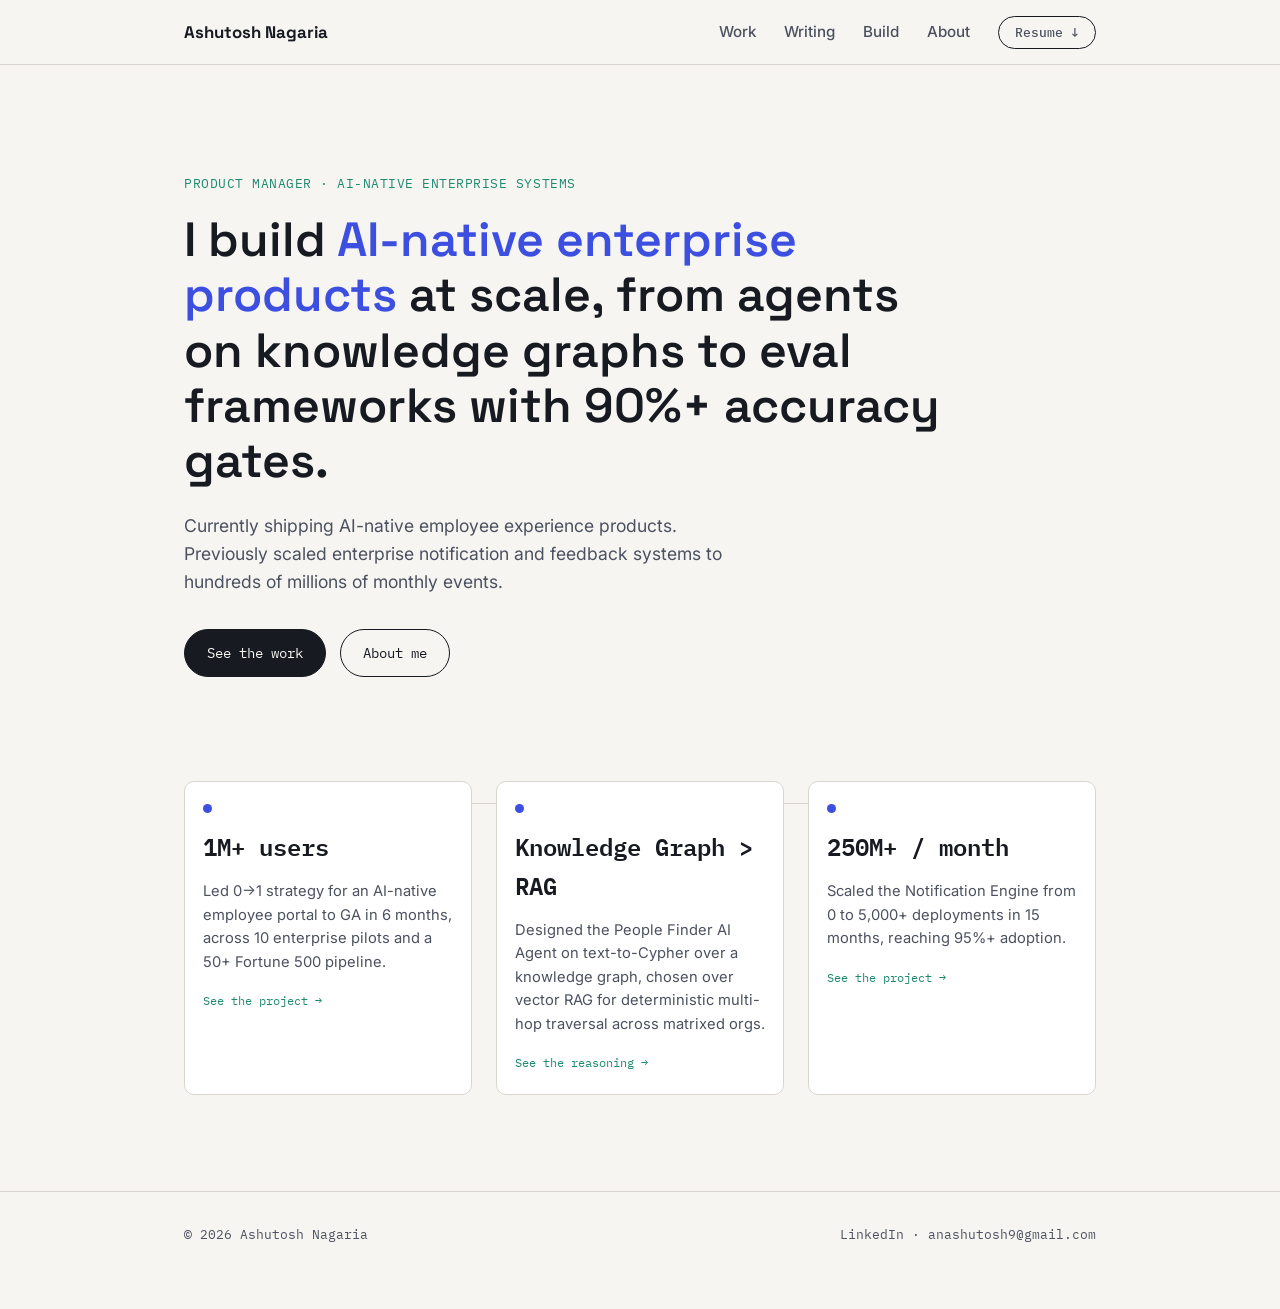
==== index.html @ 64cca3d2 "Add files via upload" ====
<!DOCTYPE html>
<html lang="en">
<head>
<meta charset="UTF-8">
<meta name="viewport" content="width=device-width, initial-scale=1.0">
<title>Ashutosh Nagaria — AI-Native Product Manager</title>
<meta name="description" content="Ashutosh Nagaria builds AI-native enterprise products at scale. Employee Slate, People Finder AI Agent, Notification Engine.">
<link rel="preconnect" href="https://fonts.googleapis.com">
<link href="https://fonts.googleapis.com/css2?family=Space+Grotesk:wght@500;600;700&family=Inter:wght@400;500;600&family=IBM+Plex+Mono:wght@400;500&display=swap" rel="stylesheet">
<link rel="stylesheet" href="style.css">
</head>
<body>

<nav class="site-nav">
  <div class="wrap">
    <a href="index.html" class="brand">Ashutosh Nagaria</a>
    <ul class="nav-links">
      <li><a href="work.html">Work</a></li>
      <li><a href="writing.html">Writing</a></li>
      <li><a href="build.html">Build</a></li>
      <li><a href="about.html">About</a></li>
      <li><a href="Ashutosh_Nagaria.pdf" class="resume-link" target="_blank">Resume ↓</a></li>
    </ul>
  </div>
</nav>

<header class="hero">
  <div class="wrap">
    <p class="hero-eyebrow">Product Manager · AI-Native Enterprise Systems</p>
    <h1>I build <span class="accent">AI-native enterprise products</span> at scale, from agents on knowledge graphs to eval frameworks with 90%+ accuracy gates.</h1>
    <p class="sub">Currently shipping AI-native employee experience products. Previously scaled enterprise notification and feedback systems to hundreds of millions of monthly events.</p>
    <div class="cta-row">
      <a href="work.html" class="btn btn-primary">See the work</a>
      <a href="about.html" class="btn btn-secondary">About me</a>
    </div>
  </div>
</header>

<section class="wrap">
  <div class="proof-line">
    <div class="track"></div>
    <div class="proof-tiles">

      <div class="tile">
        <div class="node-dot"></div>
        <span class="stat">1M+ users</span>
        <p class="label">Led 0→1 strategy for an AI-native employee portal to GA in 6 months, across 10 enterprise pilots and a 50+ Fortune 500 pipeline.</p>
        <a href="work.html#employeeworks" class="evidence">See the project →</a>
      </div>

      <div class="tile">
        <div class="node-dot"></div>
        <span class="stat">Knowledge Graph &gt; RAG</span>
        <p class="label">Designed the People Finder AI Agent on text-to-Cypher over a knowledge graph, chosen over vector RAG for deterministic multi-hop traversal across matrixed orgs.</p>
        <a href="work.html#employeeworks" class="evidence">See the reasoning →</a>
      </div>

      <div class="tile">
        <div class="node-dot"></div>
        <span class="stat">250M+ / month</span>
        <p class="label">Scaled the Notification Engine from 0 to 5,000+ deployments in 15 months, reaching 95%+ adoption.</p>
        <a href="work.html#notifications" class="evidence">See the project →</a>
      </div>

    </div>
  </div>
</section>

<footer class="site-footer">
  <div class="wrap">
    <span>© 2026 Ashutosh Nagaria</span>
    <span>
      <a href="https://linkedin.com/in/ashutosh-nagaria" target="_blank">LinkedIn</a> ·
      <a href="mailto:anashutosh9@gmail.com">anashutosh9@gmail.com</a>
    </span>
  </div>
</footer>

</body>
</html>
---- style.css ----
/* ============================================================
   DESIGN TOKENS
   ============================================================ */
:root {
  --paper: #f6f5f2;
  --ink: #171a21;
  --ink-soft: #4c5160;
  --indigo: #3d4fe0;
  --teal: #1f8a70;
  --line: #d8d6cf;
  --amber: #e2a63b;
  --card-bg: #ffffff;

  --font-display: 'Space Grotesk', sans-serif;
  --font-body: 'Inter', sans-serif;
  --font-mono: 'IBM Plex Mono', monospace;

  --max-width: 960px;
  --radius: 10px;
}

* { box-sizing: border-box; }

html { scroll-behavior: smooth; }

body {
  margin: 0;
  background: var(--paper);
  color: var(--ink);
  font-family: var(--font-body);
  font-size: 17px;
  line-height: 1.6;
  -webkit-font-smoothing: antialiased;
}

img { max-width: 100%; display: block; }

a { color: var(--indigo); text-decoration: none; }
a:hover { text-decoration: underline; }

.wrap {
  max-width: var(--max-width);
  margin: 0 auto;
  padding: 0 24px;
}

/* ============================================================
   NAV
   ============================================================ */
.site-nav {
  position: sticky;
  top: 0;
  background: rgba(246, 245, 242, 0.92);
  backdrop-filter: blur(6px);
  border-bottom: 1px solid var(--line);
  z-index: 50;
}

.site-nav .wrap {
  display: flex;
  align-items: center;
  justify-content: space-between;
  height: 64px;
}

.brand {
  font-family: var(--font-display);
  font-weight: 700;
  font-size: 1.05rem;
  color: var(--ink);
}
.brand:hover { text-decoration: none; color: var(--indigo); }

.nav-links {
  display: flex;
  gap: 28px;
  align-items: center;
  list-style: none;
  margin: 0;
  padding: 0;
}

.nav-links a {
  color: var(--ink-soft);
  font-size: 0.95rem;
  font-weight: 500;
}
.nav-links a:hover, .nav-links a.active { color: var(--ink); text-decoration: none; }

.nav-links a.active { color: var(--indigo); }

.resume-link {
  border: 1px solid var(--ink);
  border-radius: 999px;
  padding: 7px 16px !important;
  font-family: var(--font-mono);
  font-size: 0.82rem !important;
}
.resume-link:hover { background: var(--ink); color: var(--paper) !important; }

/* ============================================================
   GRAPH LINE — signature divider motif
   (a connecting line with a node, echoing knowledge-graph work)
   ============================================================ */
.graph-divider {
  display: flex;
  align-items: center;
  gap: 10px;
  margin: 64px 0 40px;
}
.graph-divider::before,
.graph-divider::after {
  content: "";
  flex: 1;
  height: 1px;
  background: var(--line);
}
.graph-divider .node {
  width: 7px;
  height: 7px;
  border-radius: 50%;
  background: var(--indigo);
  flex-shrink: 0;
}

/* ============================================================
   HERO
   ============================================================ */
.hero {
  padding: 96px 0 48px;
  position: relative;
}

.hero-eyebrow {
  font-family: var(--font-mono);
  font-size: 0.8rem;
  color: var(--teal);
  letter-spacing: 0.04em;
  text-transform: uppercase;
  margin-bottom: 18px;
}

.hero h1 {
  font-family: var(--font-display);
  font-size: clamp(2rem, 4.4vw, 3rem);
  line-height: 1.15;
  font-weight: 600;
  max-width: 780px;
  margin: 0 0 24px;
}

.hero h1 .accent { color: var(--indigo); }

.hero p.sub {
  font-size: 1.1rem;
  color: var(--ink-soft);
  max-width: 560px;
  margin: 0 0 32px;
}

.cta-row { display: flex; gap: 14px; flex-wrap: wrap; }

.btn {
  display: inline-block;
  font-family: var(--font-mono);
  font-size: 0.88rem;
  padding: 12px 22px;
  border-radius: 999px;
  border: 1px solid var(--ink);
}
.btn-primary { background: var(--ink); color: var(--paper); }
.btn-primary:hover { background: var(--indigo); border-color: var(--indigo); color: #fff; text-decoration: none; }
.btn-secondary { background: transparent; color: var(--ink); }
.btn-secondary:hover { border-color: var(--indigo); color: var(--indigo); text-decoration: none; }

/* ============================================================
   PROOF TILES — styled as graph nodes on a connecting line
   ============================================================ */
.proof-line {
  position: relative;
  margin: 56px 0 72px;
}

.proof-line .track {
  position: absolute;
  top: 22px;
  left: 22px;
  right: 22px;
  height: 1px;
  background: var(--line);
}

.proof-tiles {
  position: relative;
  display: grid;
  grid-template-columns: repeat(3, 1fr);
  gap: 24px;
}

.tile {
  background: var(--card-bg);
  border: 1px solid var(--line);
  border-radius: var(--radius);
  padding: 22px 18px 18px;
}

.tile .node-dot {
  width: 9px;
  height: 9px;
  border-radius: 50%;
  background: var(--indigo);
  margin-bottom: 14px;
}

.tile .stat {
  font-family: var(--font-mono);
  font-size: 1.5rem;
  font-weight: 600;
  color: var(--ink);
  display: block;
  margin-bottom: 6px;
}

.tile .label {
  font-size: 0.92rem;
  color: var(--ink-soft);
  margin-bottom: 12px;
}

.tile a.evidence {
  font-family: var(--font-mono);
  font-size: 0.78rem;
  color: var(--teal);
}

/* ============================================================
   TESTIMONIAL
   ============================================================ */
.testimonial {
  border-left: 3px solid var(--indigo);
  padding: 4px 0 4px 22px;
  margin: 48px 0;
  font-size: 1.05rem;
  color: var(--ink-soft);
  font-style: italic;
}
.testimonial cite {
  display: block;
  margin-top: 10px;
  font-style: normal;
  font-family: var(--font-mono);
  font-size: 0.8rem;
  color: var(--ink-soft);
}

/* ============================================================
   SECTIONS / CARDS (work page, generic)
   ============================================================ */
.page-header { padding: 64px 0 8px; }
.page-header .eyebrow {
  font-family: var(--font-mono);
  font-size: 0.8rem;
  color: var(--teal);
  text-transform: uppercase;
  letter-spacing: 0.04em;
  margin-bottom: 14px;
}
.page-header h1 {
  font-family: var(--font-display);
  font-size: clamp(1.8rem, 3.4vw, 2.4rem);
  margin: 0 0 12px;
}
.page-header p {
  color: var(--ink-soft);
  max-width: 620px;
  font-size: 1.05rem;
}

.project-card {
  background: var(--card-bg);
  border: 1px solid var(--line);
  border-radius: var(--radius);
  padding: 32px;
  margin-bottom: 24px;
}

.project-card .scale {
  font-family: var(--font-mono);
  font-size: 0.8rem;
  color: var(--teal);
  margin-bottom: 10px;
}

.project-card h2 {
  font-family: var(--font-display);
  font-size: 1.4rem;
  margin: 0 0 12px;
}

.project-card p { color: var(--ink-soft); margin: 0 0 14px; }

.project-card .role {
  font-size: 0.92rem;
  color: var(--ink);
  margin-bottom: 4px;
}
.project-card .role strong { color: var(--ink); }

/* ============================================================
   ABOUT PAGE
   ============================================================ */
.about-grid {
  display: grid;
  grid-template-columns: 200px 1fr;
  gap: 40px;
  align-items: start;
  padding: 48px 0;
}

.about-photo img {
  border-radius: var(--radius);
  border: 1px solid var(--line);
}

.about-copy p { color: var(--ink-soft); margin-bottom: 18px; }

.philosophy-quote {
  font-family: var(--font-display);
  font-size: 1.2rem;
  line-height: 1.5;
  color: var(--ink);
  border-left: 3px solid var(--teal);
  padding-left: 20px;
  margin: 32px 0;
}

/* ============================================================
   EMPTY STATES (writing / build)
   ============================================================ */
.empty-state {
  border: 1px dashed var(--line);
  border-radius: var(--radius);
  padding: 48px 32px;
  text-align: left;
  margin: 40px 0;
}
.empty-state .eyebrow {
  font-family: var(--font-mono);
  font-size: 0.78rem;
  color: var(--teal);
  text-transform: uppercase;
  margin-bottom: 10px;
}
.empty-state h2 { font-family: var(--font-display); font-size: 1.3rem; margin: 0 0 10px; }
.empty-state p { color: var(--ink-soft); max-width: 520px; }

/* ============================================================
   FOOTER
   ============================================================ */
.site-footer {
  border-top: 1px solid var(--line);
  margin-top: 96px;
  padding: 32px 0 64px;
}
.site-footer .wrap {
  display: flex;
  justify-content: space-between;
  flex-wrap: wrap;
  gap: 12px;
  font-family: var(--font-mono);
  font-size: 0.82rem;
  color: var(--ink-soft);
}
.site-footer a { color: var(--ink-soft); }
.site-footer a:hover { color: var(--indigo); }

/* ============================================================
   RESPONSIVE
   ============================================================ */
@media (max-width: 720px) {
  .proof-tiles { grid-template-columns: 1fr; }
  .proof-line .track { display: none; }
  .about-grid { grid-template-columns: 1fr; }
  .about-photo { width: 140px; }
  .nav-links { gap: 16px; }
  .nav-links span.only-desktop { display: none; }
}

/* Respect reduced motion preference */
@media (prefers-reduced-motion: reduce) {
  html { scroll-behavior: auto; }
}

/* Visible keyboard focus */
a:focus-visible, .btn:focus-visible {
  outline: 2px solid var(--indigo);
  outline-offset: 2px;
}
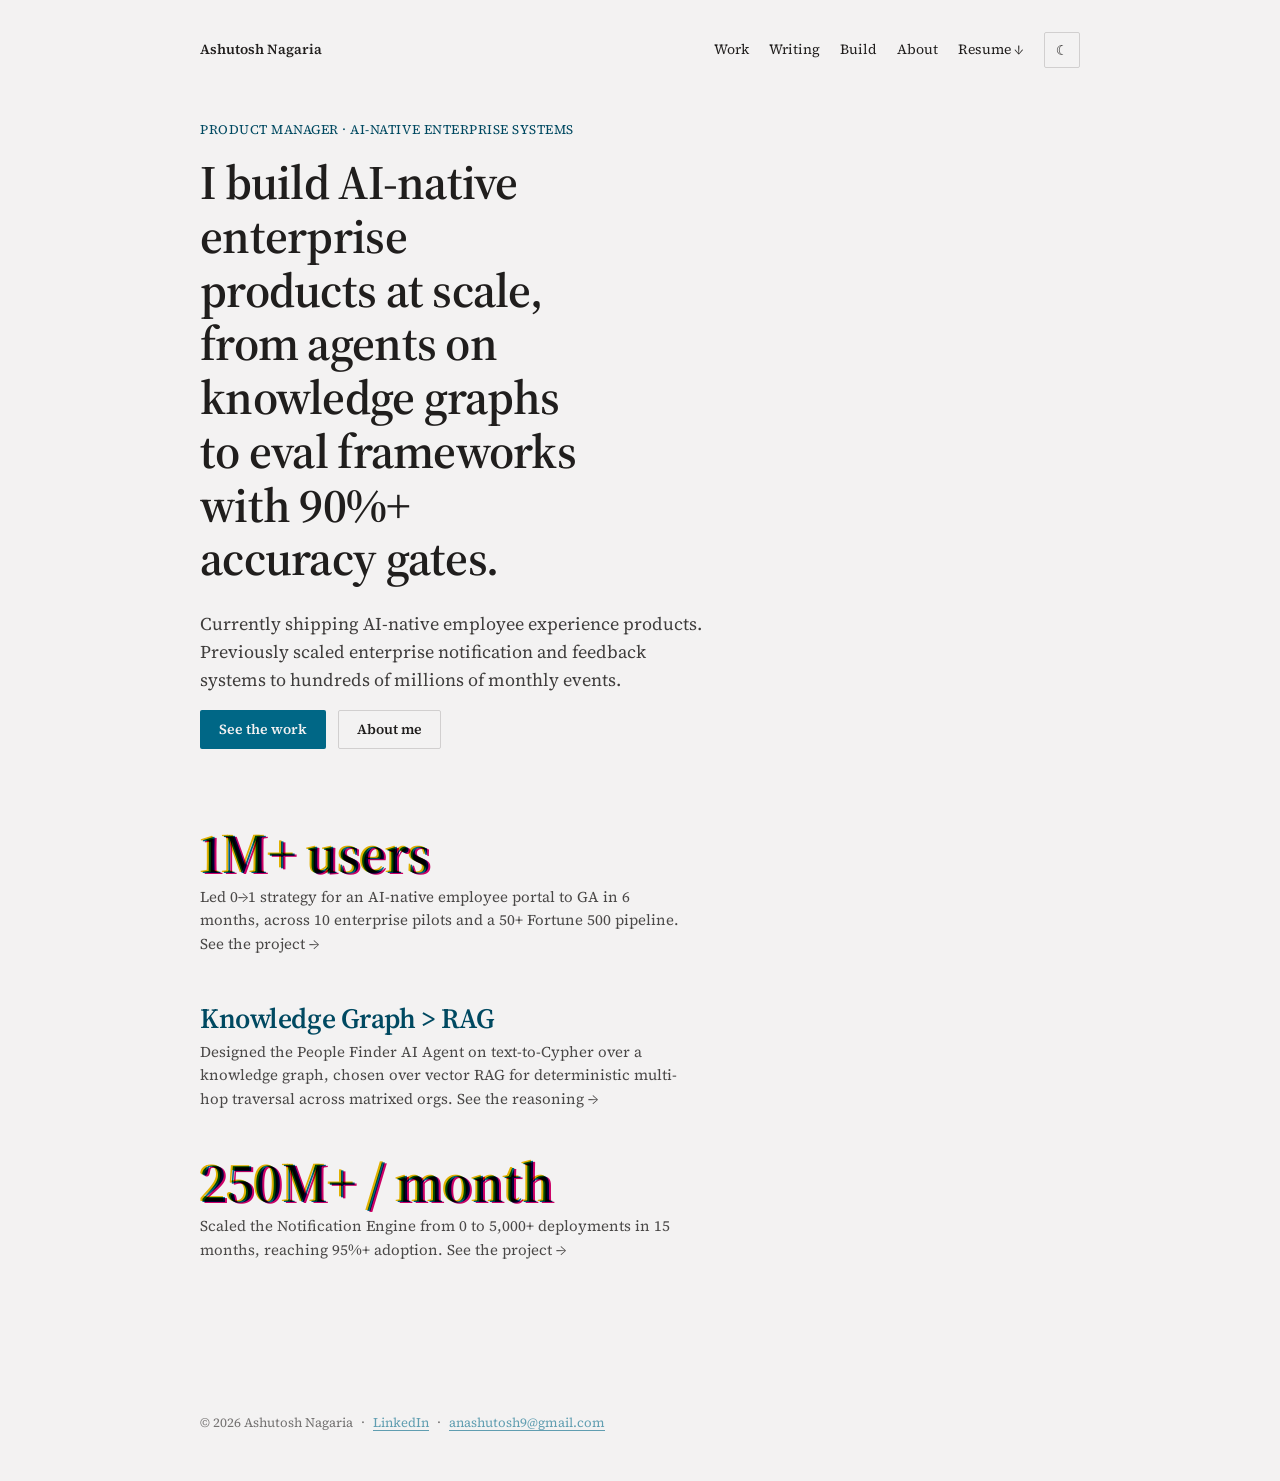
==== commit 09b84b7c: "Redesign site on the Broadsheet design system Replaces the previous handwritten pages with the new p" ====
--- a/index.html
+++ b/index.html
@@ -1,79 +1,74 @@
 <!DOCTYPE html>
 <html lang="en">
 <head>
-<meta charset="UTF-8">
-<meta name="viewport" content="width=device-width, initial-scale=1.0">
-<title>Ashutosh Nagaria — AI-Native Product Manager</title>
-<meta name="description" content="Ashutosh Nagaria builds AI-native enterprise products at scale. Employee Slate, People Finder AI Agent, Notification Engine.">
-<link rel="preconnect" href="https://fonts.googleapis.com">
-<link href="https://fonts.googleapis.com/css2?family=Space+Grotesk:wght@500;600;700&family=Inter:wght@400;500;600&family=IBM+Plex+Mono:wght@400;500&display=swap" rel="stylesheet">
-<link rel="stylesheet" href="style.css">
+<meta charset="utf-8">
+<meta name="viewport" content="width=device-width, initial-scale=1">
+<title>Ashutosh Nagaria — Product Manager</title>
+<script src="site.js"></script>
+<link rel="stylesheet" href="styles.css">
+<link rel="stylesheet" href="site.css">
 </head>
 <body>
 
-<nav class="site-nav">
-  <div class="wrap">
-    <a href="index.html" class="brand">Ashutosh Nagaria</a>
-    <ul class="nav-links">
-      <li><a href="work.html">Work</a></li>
-      <li><a href="writing.html">Writing</a></li>
-      <li><a href="build.html">Build</a></li>
-      <li><a href="about.html">About</a></li>
-      <li><a href="Ashutosh_Nagaria.pdf" class="resume-link" target="_blank">Resume ↓</a></li>
-    </ul>
-  </div>
+<nav class="nav nav-container">
+  <a class="nav-brand" href="index.html">Ashutosh Nagaria</a>
+  <a href="work.html">Work</a>
+  <a href="writing.html">Writing</a>
+  <a href="build.html">Build</a>
+  <a href="about.html">About</a>
+  <a href="https://ashutosh-nagaria.github.io/Ashutosh_Nagaria.pdf" target="_blank" rel="noopener">Resume ↓</a>
+  <button class="btn btn-icon btn-secondary" id="theme-toggle" aria-label="Toggle color theme" title="Toggle color theme">☾</button>
 </nav>
 
-<header class="hero">
-  <div class="wrap">
-    <p class="hero-eyebrow">Product Manager · AI-Native Enterprise Systems</p>
-    <h1>I build <span class="accent">AI-native enterprise products</span> at scale, from agents on knowledge graphs to eval frameworks with 90%+ accuracy gates.</h1>
-    <p class="sub">Currently shipping AI-native employee experience products. Previously scaled enterprise notification and feedback systems to hundreds of millions of monthly events.</p>
-    <div class="cta-row">
-      <a href="work.html" class="btn btn-primary">See the work</a>
-      <a href="about.html" class="btn btn-secondary">About me</a>
+<main class="page-container">
+
+  <section style="padding-top:20px;">
+    <div style="font-family:var(--font-body);font-size:13px;letter-spacing:0.04em;text-transform:uppercase;color:var(--color-accent-700);margin-bottom:16px;">Product Manager · AI-Native Enterprise Systems</div>
+    <h1 style="font-size:48px;max-width:16ch;margin-bottom:24px;">I build AI-native enterprise products at scale, from agents on knowledge graphs to eval frameworks with 90%+ accuracy gates.</h1>
+    <p style="font-size:18px;max-width:56ch;opacity:0.85;margin-bottom:16px;">Currently shipping AI-native employee experience products. Previously scaled enterprise notification and feedback systems to hundreds of millions of monthly events.</p>
+    <div style="display:flex;gap:12px;margin-bottom:80px;">
+      <a class="btn btn-primary" href="work.html">See the work</a>
+      <a class="btn btn-secondary" href="about.html">About me</a>
     </div>
-  </div>
-</header>
 
-<section class="wrap">
-  <div class="proof-line">
-    <div class="track"></div>
-    <div class="proof-tiles">
+    <div style="display:grid;gap:48px;">
 
-      <div class="tile">
-        <div class="node-dot"></div>
-        <span class="stat">1M+ users</span>
-        <p class="label">Led 0→1 strategy for an AI-native employee portal to GA in 6 months, across 10 enterprise pilots and a 50+ Fortune 500 pipeline.</p>
-        <a href="work.html#employeeworks" class="evidence">See the project →</a>
-      </div>
+      <a href="work.html" style="text-decoration:none;color:inherit;display:grid;gap:6px;">
+        <span class="cmyk-num" style="font-size:56px;font-family:var(--font-heading);font-weight:var(--font-heading-weight);">
+          <span class="paper">1M+ users</span>
+          <span class="plate plate-c" aria-hidden="true">1M+ users</span>
+          <span class="plate plate-m" aria-hidden="true">1M+ users</span>
+          <span class="plate plate-y" aria-hidden="true">1M+ users</span>
+        </span>
+        <p style="margin:0;font-size:15px;opacity:0.8;max-width:60ch;">Led 0→1 strategy for an AI-native employee portal to GA in 6 months, across 10 enterprise pilots and a 50+ Fortune 500 pipeline. See the project →</p>
+      </a>
 
-      <div class="tile">
-        <div class="node-dot"></div>
-        <span class="stat">Knowledge Graph &gt; RAG</span>
-        <p class="label">Designed the People Finder AI Agent on text-to-Cypher over a knowledge graph, chosen over vector RAG for deterministic multi-hop traversal across matrixed orgs.</p>
-        <a href="work.html#employeeworks" class="evidence">See the reasoning →</a>
-      </div>
+      <a href="work.html" style="text-decoration:none;color:inherit;display:grid;gap:6px;">
+        <h3 style="margin:0;font-size:28px;color:var(--color-accent-700);">Knowledge Graph &gt; RAG</h3>
+        <p style="margin:0;font-size:15px;opacity:0.8;max-width:60ch;">Designed the People Finder AI Agent on text-to-Cypher over a knowledge graph, chosen over vector RAG for deterministic multi-hop traversal across matrixed orgs. See the reasoning →</p>
+      </a>
 
-      <div class="tile">
-        <div class="node-dot"></div>
-        <span class="stat">250M+ / month</span>
-        <p class="label">Scaled the Notification Engine from 0 to 5,000+ deployments in 15 months, reaching 95%+ adoption.</p>
-        <a href="work.html#notifications" class="evidence">See the project →</a>
-      </div>
+      <a href="work.html" style="text-decoration:none;color:inherit;display:grid;gap:6px;">
+        <span class="cmyk-num" style="font-size:56px;font-family:var(--font-heading);font-weight:var(--font-heading-weight);">
+          <span class="paper">250M+ / month</span>
+          <span class="plate plate-c" aria-hidden="true">250M+ / month</span>
+          <span class="plate plate-m" aria-hidden="true">250M+ / month</span>
+          <span class="plate plate-y" aria-hidden="true">250M+ / month</span>
+        </span>
+        <p style="margin:0;font-size:15px;opacity:0.8;max-width:60ch;">Scaled the Notification Engine from 0 to 5,000+ deployments in 15 months, reaching 95%+ adoption. See the project →</p>
+      </a>
 
     </div>
-  </div>
-</section>
+  </section>
 
-<footer class="site-footer">
-  <div class="wrap">
-    <span>© 2026 Ashutosh Nagaria</span>
-    <span>
-      <a href="https://linkedin.com/in/ashutosh-nagaria" target="_blank">LinkedIn</a> ·
-      <a href="mailto:anashutosh9@gmail.com">anashutosh9@gmail.com</a>
-    </span>
-  </div>
+</main>
+
+<footer class="footer-container">
+  <span>© 2026 Ashutosh Nagaria</span>
+  <span>·</span>
+  <a href="https://linkedin.com/in/ashutosh-nagaria" target="_blank" rel="noopener">LinkedIn</a>
+  <span>·</span>
+  <a href="mailto:anashutosh9@gmail.com">anashutosh9@gmail.com</a>
 </footer>
 
 </body>
--- a/styles.css
+++ b/styles.css
@@ -0,0 +1,393 @@
+/* Broadsheet — design-system tokens and component classes. This file is the source of truth for the system's look; retune it here and see readme.md. */
+@import url('https://fonts.googleapis.com/css2?family=Source+Serif+4:ital,wght@0,400;0,600;1,400&display=swap');
+
+:root {
+  --color-bg: #f3f2f2;
+  --color-surface: #eae9e9;
+  --color-text: #201e1d;
+  --color-accent: #0088b0;
+  --color-accent-2: #d6006c;
+  --color-divider: color-mix(in srgb, #201e1d 16%, transparent);
+
+  /* Tonal ramps — generated in OKLCH on one shared lightness scale, so the
+     same step of any role matches the others in visual value. */
+  --color-neutral-100: #f8f4f4;
+  --color-neutral-200: #eae7e7;
+  --color-neutral-300: #d7d3d3;
+  --color-neutral-400: #bab6b6;
+  --color-neutral-500: #9b9797;
+  --color-neutral-600: #7d7979;
+  --color-neutral-700: #605d5d;
+  --color-neutral-800: #444141;
+  --color-neutral-900: #2d2b2b;
+
+  --color-accent-100: #e9f8ff;
+  --color-accent-200: #cbeeff;
+  --color-accent-300: #99e0ff;
+  --color-accent-400: #62c5ee;
+  --color-accent-500: #38a6cf;
+  --color-accent-600: #1186ac;
+  --color-accent-700: #006786;
+  --color-accent-800: #004961;
+  --color-accent-900: #0a303e;
+
+  --color-accent-2-100: #fff1f4;
+  --color-accent-2-200: #ffdee6;
+  --color-accent-2-300: #ffc0d0;
+  --color-accent-2-400: #ff90b1;
+  --color-accent-2-500: #ff458e;
+  --color-accent-2-600: #d82071;
+  --color-accent-2-700: #aa0b56;
+  --color-accent-2-800: #790e3d;
+  --color-accent-2-900: #4b1528;
+
+  /* The third process ink — review round 3: the deck's print treatments
+     (the CMYK separation and the misregistered plate numerals below) need
+     the full four-color set. Cyan and magenta are the system's own accents;
+     this yellow completes them, muted to the same press-ink register. A
+     print treatment color, not an interface accent — body copy and chrome
+     never take it. */
+  --color-process-yellow: #edbb00;
+
+  --font-heading: "Source Serif 4", system-ui, sans-serif;
+  --font-heading-weight: 600;
+  --font-body: "Source Serif 4", system-ui, sans-serif;
+
+  --space-1: 5.0px;
+  --space-2: 10.0px;
+  --space-3: 15.0px;
+  --space-4: 20.0px;
+  --space-6: 30.0px;
+  --space-8: 40.0px;
+
+  --radius-sm: 1px;
+  --radius-md: 2px;
+  --radius-lg: 4px;
+
+  /* Elevation — derived from the ground: soft ink-tinted shadows on a
+     light theme, a hairline edge + ambient darkness on a dark one. */
+  --shadow-sm: 0 1px 2px color-mix(in srgb, #2d2b2b 14%, transparent);
+  --shadow-md: 0 3px 10px color-mix(in srgb, #2d2b2b 16%, transparent);
+  --shadow-lg: 0 12px 32px color-mix(in srgb, #2d2b2b 22%, transparent);
+}
+
+body {
+  background: var(--color-bg);
+  color: var(--color-text);
+  font-family: var(--font-body);
+}
+h1, h2, h3, h4 { font-family: var(--font-heading); font-weight: var(--font-heading-weight); }
+
+.halftone{position:relative;filter:grayscale(0.35) contrast(1.15);overflow:hidden}
+.halftone::after{content:"";position:absolute;inset:0;pointer-events:none;
+  background-image:radial-gradient(circle,rgba(0,0,0,0.22) 30%,transparent 32%);
+  background-size:3px 3px;mix-blend-mode:multiply}
+
+/* The four-color separation treatment (review round 3) — a photograph
+   printed as its misregistered process plates, after the Catalogue Three
+   grammar. Markup: a figure.cmyk holding five copies of the image — the
+   first is the layout sizer (hidden), then one per plate, each tagged
+   .sep-c/.sep-m/.sep-y/.sep-k. The plates are extracted live by the SVG
+   feColorMatrix filters in print-plates.js, the system's own defs —
+   inlined in the compiled bundle every template page loads, and a
+   page that links styles.css directly adds
+   <script src="print-plates.js"></script> itself (the defs must be in
+   the document: a data-URI filter reference would not survive Chromium,
+   and external-file references are unreliable across engines) — nudged
+   a few pixels out of register, and multiplied
+   onto the paper ground; the halftone dot screens the recombined print.
+   The plate offsets live with the deck's projection-scale CSS, since
+   misregistration is sized to the output. */
+.cmyk{position:relative;overflow:hidden;background:var(--color-bg)}
+.cmyk img:first-child{opacity:0} /* layout sizer AND the alt-bearing image — opacity
+  keeps it in the accessibility tree (visibility:hidden would drop the figure's only
+  description); fully transparent, it adds nothing to the multiply backdrop */
+.cmyk img+img{position:absolute;inset:0;width:100%;height:100%;object-fit:cover;mix-blend-mode:multiply}
+.cmyk .sep-c{filter:url(#sep-c)}
+.cmyk .sep-m{filter:url(#sep-m)}
+.cmyk .sep-y{filter:url(#sep-y)}
+.cmyk .sep-k{filter:url(#sep-k)}
+.cmyk::after{content:"";position:absolute;inset:0;pointer-events:none;
+  background-image:radial-gradient(circle,rgba(0,0,0,0.22) 30%,transparent 32%);
+  background-size:3px 3px;mix-blend-mode:multiply}
+
+/* The one-image separation (review round 9, promoted from the deck in the
+   landing divergence) — the same four plates as ONE compound filter,
+   #sep-all in print-plates.js, for a single swappable image: a .print
+   wrapper inside the figure holds one <image-slot>, and the filter
+   extracts, offsets and multiplies the plates live from whatever the slot
+   shows. Markup: figure.cmyk > .print > image-slot (the page sizes the
+   .print — aspect-ratio, or absolute fill for bleeds). Hover resolves
+   the print into the photograph — the pressman checking registration on
+   the light table — so the source shows crisp and any swap chrome stays
+   legible; only the reduced-motion fallback below still lifts as a
+   single cut (a url() filter cannot CSS-transition; the press driver
+   animates the defs instead). */
+.cmyk .print{position:relative;width:100%;filter:url(#sep-all)}
+/* no hover end-state swap: the press driver (print-plates.js) eases the
+   plates into register while purifying their inks to the pure-process
+   separation on the same curve, so the converged four-plate merge IS
+   the photograph (their multiply equals SourceGraphic by construction)
+   — no cut anywhere on the animated path */
+@media (prefers-reduced-motion: reduce), (hover: none), (pointer: coarse) {
+  .cmyk .print:hover{filter:none} /* without the driver (it stands down on
+    exactly these conditions), hover stays the old single cut to the
+    crisp source */
+}
+.cmyk .print image-slot{width:100%;height:100%;display:block}
+
+/* The plate numeral (review rounds 3-4) — display figures set as
+   misregistered process plates, the catalog's cover grammar. Review
+   round 4 (Barron): THREE plates — C, M, Y only, no black plate — so the
+   dark core comes entirely from the C×M×Y multiply overlap (the inks
+   product to exact black), with the fringes the registration drift; and
+   the spread pulled in by half (less jumbled: one figure with plate
+   fringes rather than figures sliding apart). Markup: a .cmyk-num holding
+   a .paper span (the white of the sheet: the glyph's union, built from
+   offset text-shadow copies) and three .plate spans. The construction
+   carries its own ground (--cmyk-num-ground, defaulting to paper) painted
+   on its padding box, so the multiply plates always have their backdrop
+   even inside an isolated stacking context (entrance animations); the
+   padding bleeds wider than any plate offset and the negative margin
+   hands the layout box back. Offsets are em-scaled to the glyph. The
+   .paper span carries the text once for assistive tech; the .plate spans
+   are aria-hidden repeats. */
+.cmyk-num{--cmyk-num-ground:var(--color-bg);
+  position:relative;width:fit-content;line-height:0.9;
+  font-feature-settings:"pnum" 1;
+  background:var(--cmyk-num-ground);padding:0.12em;margin:-0.12em}
+.cmyk-num .paper{color:var(--color-bg); /* the white of the sheet — always paper,
+  whatever the ground: the plates read as printed on paper even when the
+  surrounding page is ink */
+  text-shadow:0.036em 0.025em 0 var(--color-bg),-0.031em -0.023em 0 var(--color-bg)}
+.cmyk-num .plate{position:absolute;inset:0.12em;mix-blend-mode:multiply;
+  text-box:trim-both cap alphabetic /* the host trims to its cap box; each
+  absolute plate must trim its own line the same way, or its glyphs sit a
+  half-leading below the paper union */}
+.cmyk-num .plate-c{color:var(--color-accent)}
+
+/* The plate headline (divergence round 3, Barron: "use both" — the
+   photograph's plates AND the cover grammar's text plates, on the same
+   page). The same three-plate construction as .cmyk-num — paper span
+   carrying the real text, C/M/Y plate repeats, dark core from the
+   multiply overlap — at HALF the numeral's round-4 offsets: the serif's
+   display hairlines are thinner than the numeral strokes the spread was
+   measured on, and the full offsets swallow them whole (probed at the
+   hero's 80px — the fringes read as an anaglyph poster, not a breath
+   out of register) — recut for display
+   headlines that sit in running text blocks on the page's own paper:
+   no ground painting and no padding bleed (the numeral's ground exists
+   for isolated stacking contexts; a headline on the page multiplies
+   straight onto the sheet), no width:fit-content and no line-height
+   override (the host display class owns its metrics — apply this to
+   each .line, which is position:relative for its plates), and the
+   plates are inert to the hand (pointer-events/user-select none, so a
+   triple-click selects the headline once, not four times). Plates take
+   the same pointer lean as .cmyk-num. */
+.cmyk-head{position:relative}
+.cmyk-head .paper{color:var(--color-bg);
+  text-shadow:0.027em 0.0185em 0 var(--color-bg),-0.0245em -0.0175em 0 var(--color-bg)
+  /* the union's copies sit at the construction's halved plate offsets
+     PLUS the full lean (0.018+0.009 / 0.0125+0.006, and mirrored), so
+     the union still backs the plates at viewport-edge lean — invisible
+     on the page's own paper, load-bearing on any other ground */}
+.cmyk-head .plate{position:absolute;inset:0;mix-blend-mode:multiply;
+  pointer-events:none;user-select:none;
+  text-box:trim-both cap alphabetic /* match the host's trim, or the
+  plates sit a half-leading below the paper union */}
+.cmyk-head .plate-c{color:var(--color-accent)}
+.cmyk-head .plate-m{color:var(--color-accent-2);
+  translate:calc(0.018em + 0.009em*var(--press-nx, 0)) calc(0.0125em + 0.006em*var(--press-ny, 0))}
+.cmyk-head .plate-y{color:var(--color-process-yellow);
+  translate:calc(-0.0155em + 0.009em*var(--press-nx, 0)) calc(-0.0115em + 0.006em*var(--press-ny, 0))}
+.cmyk-num .plate-m{color:var(--color-accent-2);
+  translate:calc(0.036em + 0.018em*var(--press-nx, 0)) calc(0.025em + 0.0125em*var(--press-ny, 0))}
+.cmyk-num .plate-y{color:var(--color-process-yellow);
+  translate:calc(-0.031em + 0.018em*var(--press-nx, 0)) calc(-0.023em + 0.0125em*var(--press-ny, 0))}
+/* --press-nx/--press-ny: the pointer lean as a bare -1..1 factor,
+   published on :root by the press driver (print-plates.js) and zero
+   whenever the driver stands down. Each construction scales the lean to
+   its own spread (half of it, here as everywhere) so the moving plates
+   drift a breath toward the cursor and the C plate holds. */
+
+/* ══════════════════════════════════════════════════════════════════════════
+   Components — built with the tokens above. Plain CSS
+   on plain HTML: no JavaScript, no build step. Each class is documented in
+   readme.md and demonstrated in foundations/ and components/.
+   ══════════════════════════════════════════════════════════════════════ */
+
+*, *::before, *::after { box-sizing: border-box; }
+body { margin: 0; font-size: 15px; line-height: 1.55; font-weight: 400; }
+h1, h2, h3, h4, h5, h6 {
+  font-family: var(--font-heading); font-weight: var(--font-heading-weight);
+  line-height: 1.12; letter-spacing: -0.015em; margin: 0 0 var(--space-2);
+}
+h1 { font-size: 42px; }
+h2 { font-size: 32px; }
+h3 { font-size: 25px; }
+h4 { font-size: 20px; }
+h5 { font-size: 16px; }
+h6 { font-size: 13px; }
+h6 { letter-spacing: 0.08em; text-transform: uppercase; }
+p { margin: 0 0 var(--space-3); }
+a { color: var(--color-accent); text-underline-offset: 3px; }
+img { display: block; max-width: 100%; }
+figure { margin: 0; }
+figcaption {
+  font-size: 11px; margin-top: var(--space-1);
+  color: color-mix(in srgb, var(--color-text) 55%, transparent);
+}
+.text-muted { color: color-mix(in srgb, var(--color-text) 55%, transparent); }
+:focus { outline: none; }
+:focus-visible { outline: 2px solid var(--color-accent); outline-offset: 2px; }
+::selection { background: color-mix(in srgb, var(--color-accent) 30%, transparent); }
+
+/* — rules — */
+.hr {
+  height: 1px; border: 0; margin: var(--space-4) 0;
+  background: var(--color-divider);
+}
+
+/* — buttons — */
+.btn {
+  display: inline-flex; align-items: center; justify-content: center; gap: 6px;
+  cursor: pointer; text-decoration: none;
+  font-family: var(--font-heading); font-weight: var(--font-heading-weight);
+  font-size: 14px; line-height: 1.2; color: var(--color-text); /* matches the .input's 14px —
+     the pair sits side by side in sign-up rows */
+  background: transparent; border: 1px solid transparent;
+  padding: var(--space-2) calc(var(--space-3) * 1.2);
+  border-radius: var(--radius-md);
+}
+.btn svg { display: block; }
+.btn:disabled { opacity: 0.45; cursor: not-allowed; }
+.btn-primary { background: var(--color-accent); color: var(--color-bg); }
+.btn-primary:hover { background: var(--color-accent-600); }
+.btn-primary:active { background: var(--color-accent-700); }
+.btn-secondary { border-color: var(--color-divider); }
+.btn-secondary:hover { background: color-mix(in srgb, var(--color-text) 7%, transparent); }
+.btn-secondary:active { background: color-mix(in srgb, var(--color-text) 14%, transparent); }
+.btn-ghost { color: var(--color-accent); padding-inline: var(--space-1); }
+.btn-ghost:hover { background: color-mix(in srgb, var(--color-accent) 10%, transparent); }
+.btn-ghost:active { background: color-mix(in srgb, var(--color-accent) 18%, transparent); }
+.btn-icon { width: 36px; height: 36px; padding: 0; }
+.btn-block { width: 100%; margin-top: var(--space-2); }
+
+/* — forms — */
+.field > label {
+  display: block; font-size: 12px; margin-bottom: 5px;
+  color: color-mix(in srgb, var(--color-text) 70%, transparent);
+}
+.input {
+  width: 100%; min-height: 36px; padding: 6px 10px; font: inherit;
+  font-size: 14px; color: var(--color-text); caret-color: var(--color-accent);
+  background: var(--color-surface);
+  border: 1px solid var(--color-divider); border-radius: var(--radius-md);
+}
+.input::placeholder { color: color-mix(in srgb, var(--color-text) 65%, transparent); opacity: 1; }
+  /* explicit, measured: the browser default gray misses the 4.5:1 small-text bar on
+     the surface fill; 65% ink measures 4.8:1 there, still a step quieter than typed
+     text (opacity:1 overrides Firefox's default placeholder fade) */
+.input:hover { border-color: color-mix(in srgb, var(--color-text) 45%, transparent); }
+.input:focus-visible { border-color: var(--color-accent); outline-offset: 0; }
+textarea.input { min-height: 90px; resize: vertical; }
+.radio { display: inline-flex; align-items: center; gap: 8px; cursor: pointer; font-size: 14px; }
+.radio input, .seg-opt input {
+  position: absolute; opacity: 0; width: 0; height: 0; pointer-events: none;
+}
+.radio .dot {
+  width: 16px; height: 16px; flex: none; border-radius: 50%;
+  border: 1.5px solid var(--color-divider);
+}
+.radio:hover .dot { border-color: var(--color-accent); }
+.radio input:checked + .dot {
+  border-color: var(--color-accent); background: var(--color-accent);
+  box-shadow: inset 0 0 0 4px var(--color-bg);
+}
+.radio input:focus-visible + .dot { outline: 2px solid var(--color-accent); outline-offset: 2px; }
+.seg {
+  display: inline-flex; overflow: hidden;
+  border: 1px solid var(--color-divider); border-radius: var(--radius-md);
+}
+.seg-opt {
+  display: inline-flex; align-items: center; gap: 6px;
+  padding: 7px 12px; font-size: 13px; cursor: pointer;
+}
+.seg-opt + .seg-opt { border-left: 1px solid var(--color-divider); }
+.seg-opt:has(input:checked) { background: var(--color-accent); color: var(--color-bg); }
+.seg-opt:not(:has(input:checked)):hover { background: color-mix(in srgb, var(--color-text) 7%, transparent); }
+.seg-opt:has(input:focus-visible) { outline: 2px solid var(--color-accent); outline-offset: -2px; }
+
+/* — cards — */
+.card {
+  display: flex; flex-direction: column; gap: var(--space-2);
+  padding: var(--space-3); border-radius: var(--radius-md); background: var(--color-surface);
+}
+.card-kicker { font-size: 10px; letter-spacing: 0.1em; text-transform: uppercase; color: var(--color-accent); }
+.card-title {
+  font-family: var(--font-heading); font-weight: var(--font-heading-weight);
+  font-size: 17px; line-height: 1.2;
+}
+.card-body { margin: 0; font-size: 13px; opacity: 0.8; flex: 1; }
+.card-meta {
+  display: flex; align-items: center; gap: 6px; font-size: 11px;
+  color: color-mix(in srgb, var(--color-text) 50%, transparent);
+}
+.elev-sm { box-shadow: var(--shadow-sm); }
+.elev-md { box-shadow: var(--shadow-md); }
+.elev-lg { box-shadow: var(--shadow-lg); }
+
+/* — tags — */
+.tag {
+  display: inline-flex; align-items: center; font-size: 11px;
+  letter-spacing: 0.02em; padding: 3px 10px;
+  border-radius: calc(var(--radius-md) * 0.75);
+}
+.tag-accent { background: var(--color-accent-100); color: var(--color-accent-800); }
+.tag-accent-2 { background: var(--color-accent-2-100); color: var(--color-accent-2-800); }
+.tag-neutral { background: var(--color-neutral-100); color: var(--color-neutral-800); }
+.tag-outline { border: 1px solid var(--color-accent); color: var(--color-accent); }
+
+/* — navigation — */
+.nav {
+  display: flex; align-items: center; gap: var(--space-4);
+  padding: var(--space-3) var(--space-4);
+  border-bottom: none;
+}
+.nav-brand {
+  font-family: var(--font-heading); font-weight: var(--font-heading-weight);
+  font-size: 18px; margin-right: auto;
+}
+.nav a { color: inherit; text-decoration: none; font-size: 14px; }
+.nav a:hover, .nav a[aria-current='page'] { color: var(--color-accent); }
+
+/* — tables — */
+.table { width: 100%; border-collapse: collapse; font-size: 14px; }
+.table th {
+  text-align: left; font-size: 11px; letter-spacing: 0.08em; text-transform: uppercase;
+  color: color-mix(in srgb, var(--color-text) 60%, transparent);
+  padding: var(--space-2); border-bottom: 1px solid var(--color-divider);
+}
+.table td {
+  padding: var(--space-2);
+  border-bottom: 1px solid color-mix(in srgb, var(--color-text) 8%, transparent);
+}
+.table tbody tr:hover { background: color-mix(in srgb, var(--color-text) 4%, transparent); }
+
+/* — dialog — */
+.dialog-backdrop {
+  position: fixed; inset: 0; display: grid; place-items: center;
+  padding: var(--space-4);
+  background: color-mix(in srgb, var(--color-neutral-900) 50%, transparent);
+}
+.dialog {
+  width: min(440px, 100%); display: flex; flex-direction: column; gap: var(--space-3);
+  padding: var(--space-4); border-radius: var(--radius-lg);
+  background: var(--color-surface); box-shadow: var(--shadow-lg);
+}
+.dialog-title {
+  font-family: var(--font-heading); font-weight: var(--font-heading-weight);
+  font-size: 20px;
+}
+.dialog-body { font-size: 14px; opacity: 0.85; }
+.dialog-actions { display: flex; justify-content: flex-end; gap: var(--space-2); margin-top: var(--space-2); }
--- a/site.css
+++ b/site.css
@@ -0,0 +1,36 @@
+/* Site-level layer on top of the Broadsheet design system (styles.css).
+   Maps --color-accent to a deep step of the system's own cyan ramp —
+   paragraph-size text in the bare --color-accent doesn't clear the
+   readme's contrast bar, so accent-700/800 stand in for body links and
+   buttons — and adds the light/dark ground, matched to the Broadsheet
+   defaults so light needs no override. */
+
+:root {
+  --color-accent: #006786;
+  --color-accent-600: #006786;
+  --color-accent-700: #004961;
+}
+
+:root[data-theme="dark"] {
+  --color-bg: #201e1d;
+  --color-surface: #2d2b2b;
+  --color-text: #f8f4f4;
+  --color-accent: #62c5ee;
+  --color-accent-600: #62c5ee;
+  --color-accent-700: #99e0ff;
+  --color-divider: color-mix(in srgb, #f8f4f4 18%, transparent);
+}
+
+body {
+  min-height: 100vh;
+  transition: background 0.2s ease, color 0.2s ease;
+}
+
+.nav a[aria-current="page"] { font-weight: 600; }
+
+.page-container { max-width: 920px; margin: 0 auto; padding: 0 20px 120px; }
+.nav-container { max-width: 920px; margin: 0 auto; padding-top: 32px; padding-bottom: 32px; }
+.footer-container {
+  max-width: 920px; margin: 0 auto; padding: 32px 20px 48px;
+  font-size: 13px; opacity: 0.6; display: flex; gap: 8px; flex-wrap: wrap;
+}
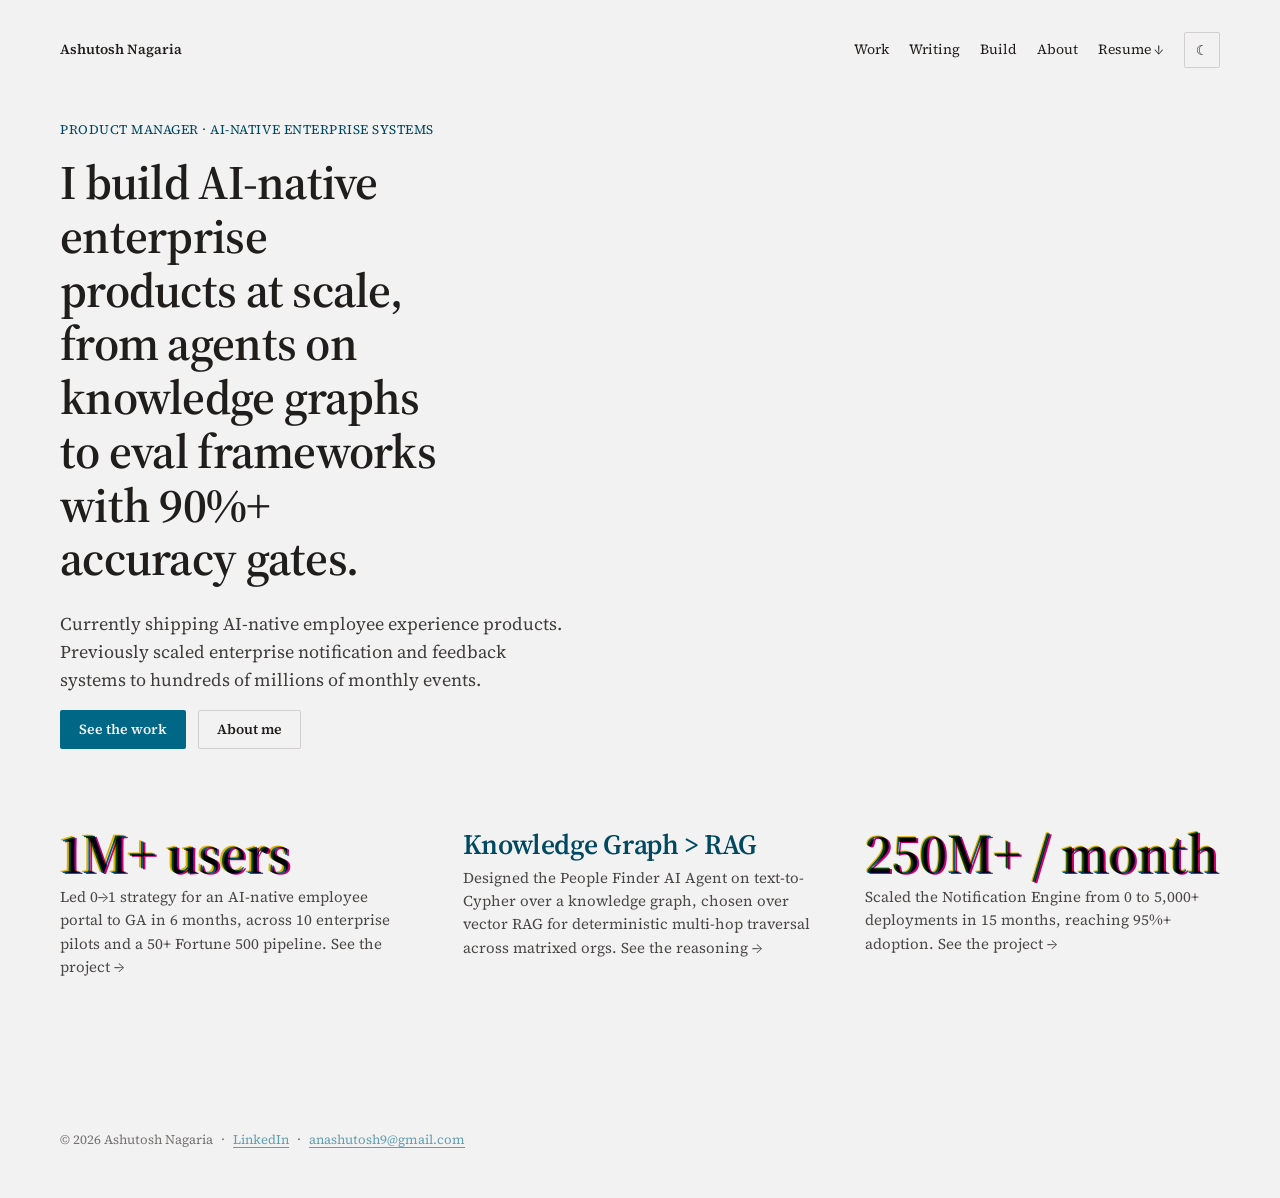
==== commit 15e9cbed: "Fix hidden About portrait, widen layout, de-stack card grids - styles.css's .cmyk img:first-child{op" ====
--- a/index.html
+++ b/index.html
@@ -31,7 +31,7 @@
       <a class="btn btn-secondary" href="about.html">About me</a>
     </div>
 
-    <div style="display:grid;gap:48px;">
+    <div class="grid-proof">
 
       <a href="work.html" style="text-decoration:none;color:inherit;display:grid;gap:6px;">
         <span class="cmyk-num" style="font-size:56px;font-family:var(--font-heading);font-weight:var(--font-heading-weight);">
--- a/site.css
+++ b/site.css
@@ -26,11 +26,24 @@
   transition: background 0.2s ease, color 0.2s ease;
 }
 
+/* styles.css's `.cmyk img:first-child{opacity:0}` targets the sizer image
+   in the OTHER .cmyk markup (a flat sizer + 4 plate <img> siblings). It's a
+   descendant selector, so it also zeroes the opacity of the single <img>
+   inside our `.cmyk .print` (single-image, compound-filter) markup, since
+   that img is likewise a first-child — just of .print, not of .cmyk
+   directly. Restore it here at higher specificity. */
+.cmyk .print img:first-child { opacity: 1; }
+
 .nav a[aria-current="page"] { font-weight: 600; }
 
-.page-container { max-width: 920px; margin: 0 auto; padding: 0 20px 120px; }
-.nav-container { max-width: 920px; margin: 0 auto; padding-top: 32px; padding-bottom: 32px; }
+.page-container { max-width: 1240px; margin: 0 auto; padding: 0 40px 120px; }
+.nav-container { max-width: 1240px; margin: 0 auto; padding: 32px 40px; }
 .footer-container {
-  max-width: 920px; margin: 0 auto; padding: 32px 20px 48px;
+  max-width: 1240px; margin: 0 auto; padding: 32px 40px 48px;
   font-size: 13px; opacity: 0.6; display: flex; gap: 8px; flex-wrap: wrap;
 }
+
+/* Card grids lay out in columns once the wider container gives them room,
+   instead of stacking full-height regardless of viewport width. */
+.grid-cards { display: grid; grid-template-columns: repeat(auto-fit, minmax(280px, 1fr)); gap: 20px; }
+.grid-proof { display: grid; grid-template-columns: repeat(auto-fit, minmax(280px, 1fr)); gap: 48px; align-items: start; }
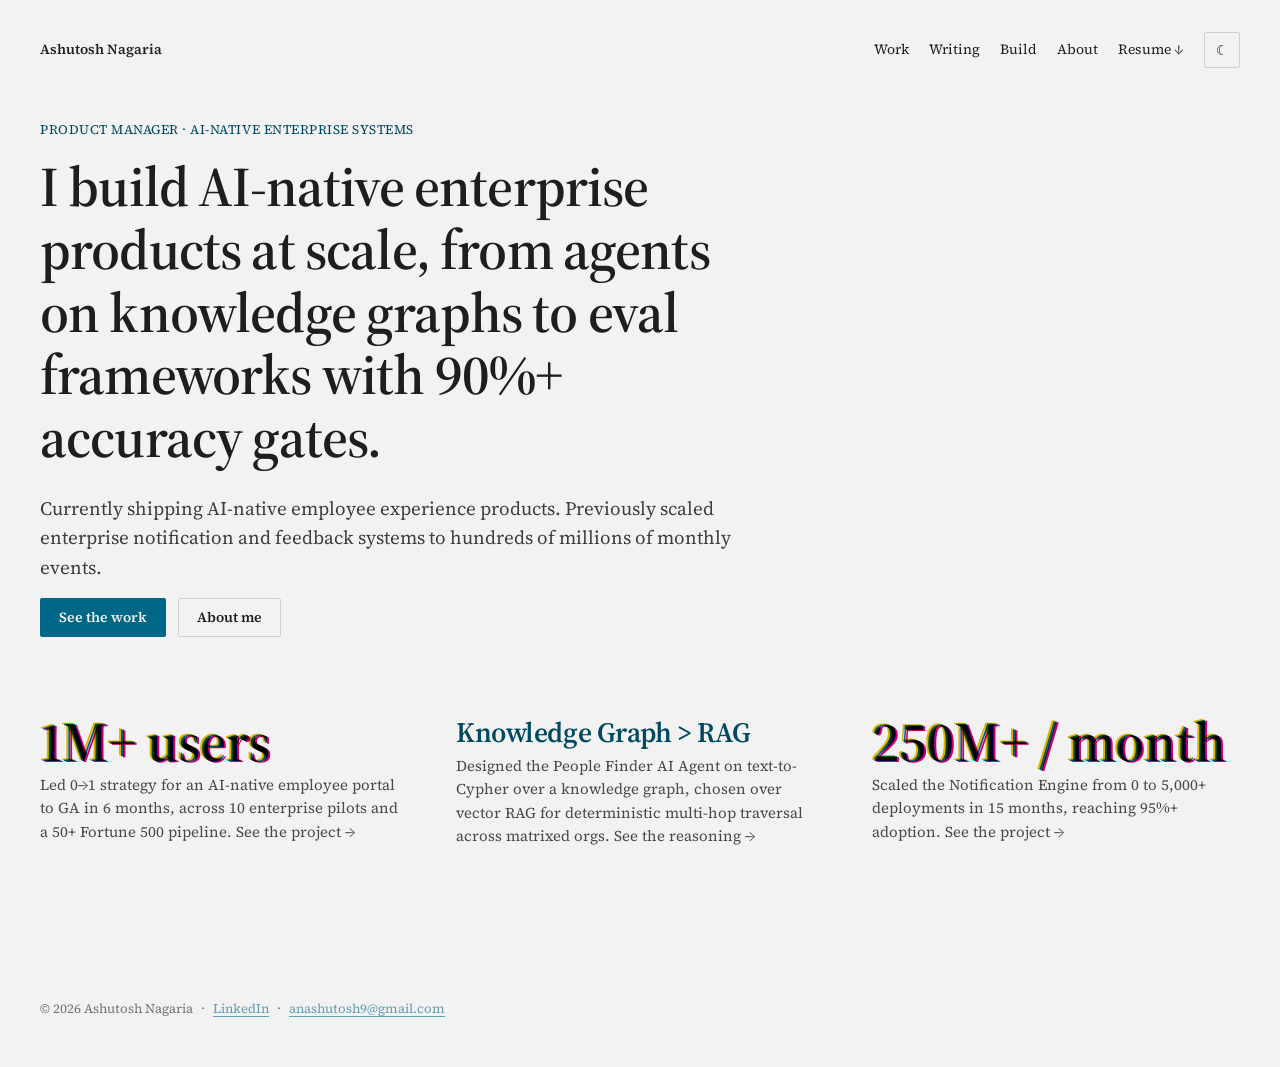
==== commit 564ea069: "Add missing Build demo links, widen headlines and container - cross-jurisdiction-compliance-agent an" ====
--- a/index.html
+++ b/index.html
@@ -24,8 +24,8 @@
 
   <section style="padding-top:20px;">
     <div style="font-family:var(--font-body);font-size:13px;letter-spacing:0.04em;text-transform:uppercase;color:var(--color-accent-700);margin-bottom:16px;">Product Manager · AI-Native Enterprise Systems</div>
-    <h1 style="font-size:48px;max-width:16ch;margin-bottom:24px;">I build AI-native enterprise products at scale, from agents on knowledge graphs to eval frameworks with 90%+ accuracy gates.</h1>
-    <p style="font-size:18px;max-width:56ch;opacity:0.85;margin-bottom:16px;">Currently shipping AI-native employee experience products. Previously scaled enterprise notification and feedback systems to hundreds of millions of monthly events.</p>
+    <h1 style="font-size:56px;max-width:26ch;margin-bottom:24px;">I build AI-native enterprise products at scale, from agents on knowledge graphs to eval frameworks with 90%+ accuracy gates.</h1>
+    <p style="font-size:19px;max-width:75ch;opacity:0.85;margin-bottom:16px;">Currently shipping AI-native employee experience products. Previously scaled enterprise notification and feedback systems to hundreds of millions of monthly events.</p>
     <div style="display:flex;gap:12px;margin-bottom:80px;">
       <a class="btn btn-primary" href="work.html">See the work</a>
       <a class="btn btn-secondary" href="about.html">About me</a>
--- a/site.css
+++ b/site.css
@@ -36,10 +36,10 @@
 
 .nav a[aria-current="page"] { font-weight: 600; }
 
-.page-container { max-width: 1240px; margin: 0 auto; padding: 0 40px 120px; }
-.nav-container { max-width: 1240px; margin: 0 auto; padding: 32px 40px; }
+.page-container { max-width: 1440px; margin: 0 auto; padding: 0 40px 120px; }
+.nav-container { max-width: 1440px; margin: 0 auto; padding: 32px 40px; }
 .footer-container {
-  max-width: 1240px; margin: 0 auto; padding: 32px 40px 48px;
+  max-width: 1440px; margin: 0 auto; padding: 32px 40px 48px;
   font-size: 13px; opacity: 0.6; display: flex; gap: 8px; flex-wrap: wrap;
 }
 
